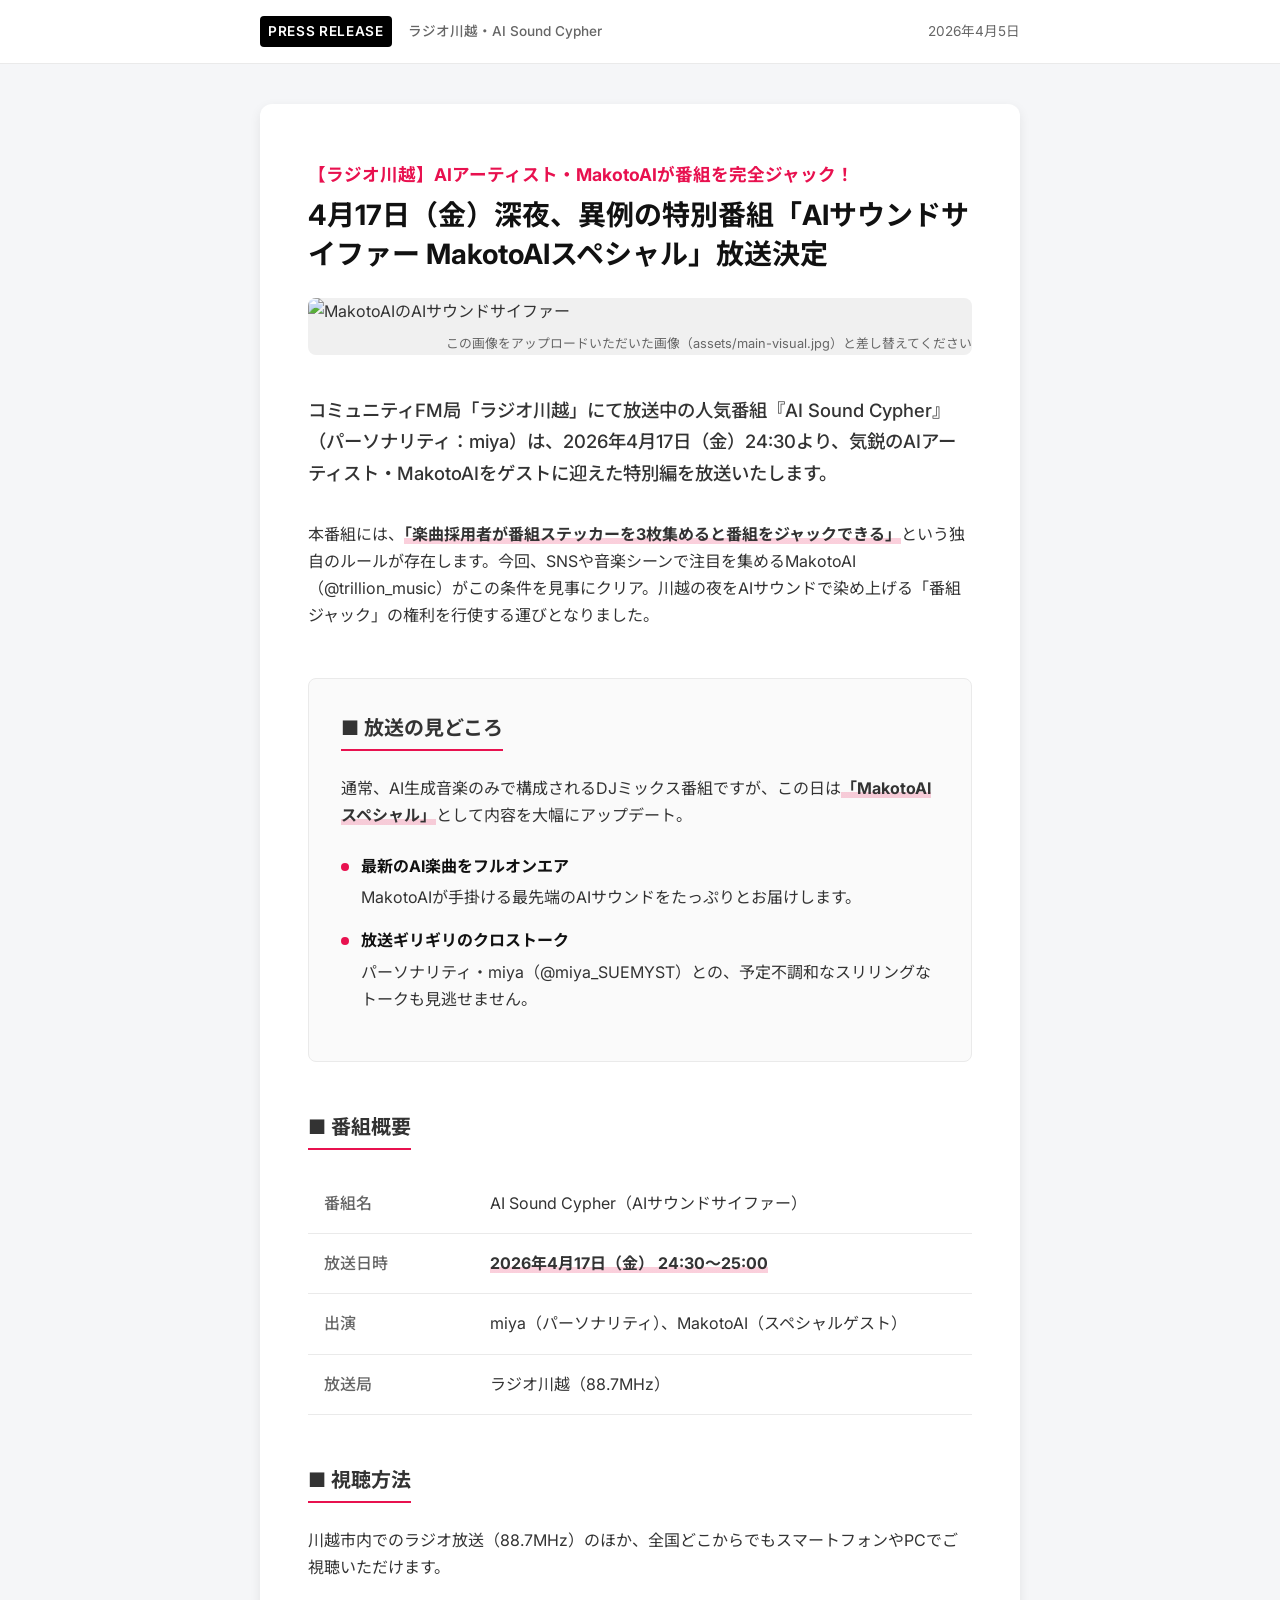
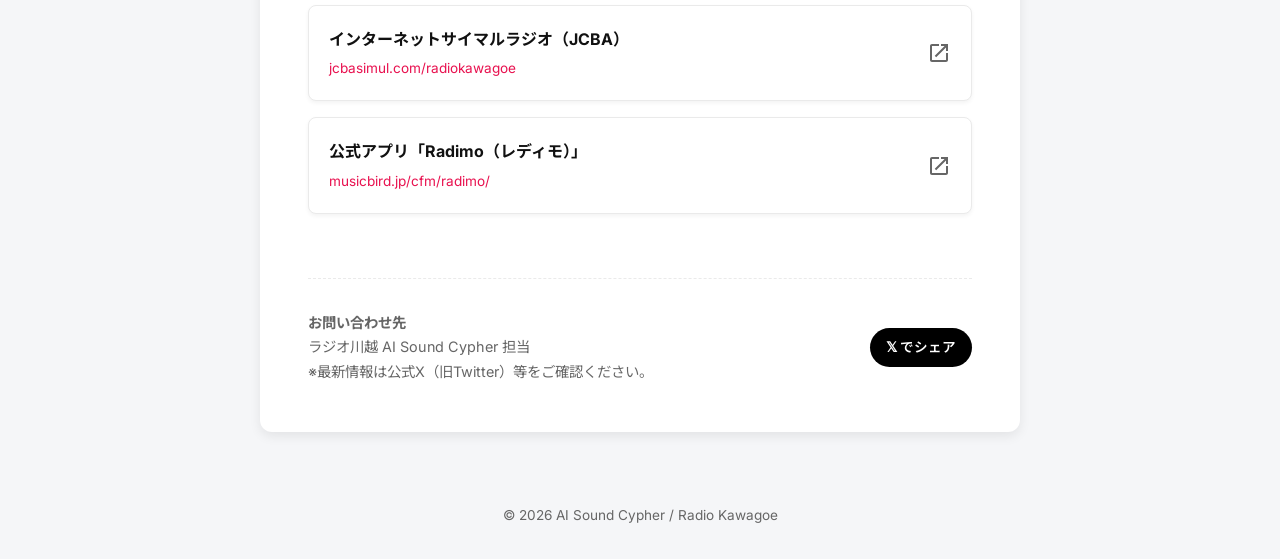
==== pr/index.html @ 43c18577 "Add files via upload" ====
<!DOCTYPE html>
<html lang="ja">
<head>
    <meta charset="UTF-8">
    <meta name="viewport" content="width=device-width, initial-scale=1.0">
    <title>【ラジオ川越】AIアーティスト・MakotoAIが番組を完全ジャック！ 「AIサウンドサイファー MakotoAIスペシャル」放送決定</title>
    <!-- Google Fonts -->
    <link rel="preconnect" href="https://fonts.googleapis.com">
    <link rel="preconnect" href="https://fonts.gstatic.com" crossorigin>
    <link href="https://fonts.googleapis.com/css2?family=Inter:wght@400;600&family=Noto+Sans+JP:wght@400;500;700&display=swap" rel="stylesheet">
    <link rel="stylesheet" href="style.css">
</head>
<body>

    <header class="pr-header">
        <div class="container">
            <div class="pr-header-inner">
                <span class="pr-label">PRESS RELEASE</span>
                <span class="pr-company">ラジオ川越・AI Sound Cypher</span>
                <span class="pr-date">2026年4月5日</span>
            </div>
        </div>
    </header>

    <main class="container">
        <article class="pr-article">
            
            <header class="article-header">
                <h1 class="article-title">
                    <span class="title-catch">【ラジオ川越】AIアーティスト・MakotoAIが番組を完全ジャック！</span>
                    <br>4月17日（金）深夜、異例の特別番組「AIサウンドサイファー MakotoAIスペシャル」放送決定
                </h1>
                
                <figure class="main-visual">
                    <!-- 画像は assets/main-visual.jpg に配置してください -->
                    <img src="./assets/main-visual.jpg" alt="MakotoAIのAIサウンドサイファー" onerror="this.onerror=null; this.src='https://via.placeholder.com/1200x630/e8114f/ffffff?text=Main+Visual+(Requires+assets/main-visual.jpg)';">
                    <figcaption>この画像をアップロードいただいた画像（assets/main-visual.jpg）と差し替えてください</figcaption>
                </figure>
            </header>

            <div class="article-body">
                <p class="lead">
                    コミュニティFM局「ラジオ川越」にて放送中の人気番組『AI Sound Cypher』（パーソナリティ：miya）は、2026年4月17日（金）24:30より、気鋭のAIアーティスト・MakotoAIをゲストに迎えた特別編を放送いたします。
                </p>

                <p>
                    本番組には、<strong>「楽曲採用者が番組ステッカーを3枚集めると番組をジャックできる」</strong>という独自のルールが存在します。今回、SNSや音楽シーンで注目を集めるMakotoAI（@trillion_music）がこの条件を見事にクリア。川越の夜をAIサウンドで染め上げる「番組ジャック」の権利を行使する運びとなりました。
                </p>

                <section class="info-section highlight">
                    <h2 class="section-title">■ 放送の見どころ</h2>
                    <p>通常、AI生成音楽のみで構成されるDJミックス番組ですが、この日は<strong>「MakotoAIスペシャル」</strong>として内容を大幅にアップデート。</p>
                    <ul class="feature-list">
                        <li>
                            <span class="feature-title">最新のAI楽曲をフルオンエア</span>
                            MakotoAIが手掛ける最先端のAIサウンドをたっぷりとお届けします。
                        </li>
                        <li>
                            <span class="feature-title">放送ギリギリのクロストーク</span>
                            パーソナリティ・miya（@miya_SUEMYST）との、予定不調和なスリリングなトークも見逃せません。
                        </li>
                    </ul>
                </section>

                <section class="info-section">
                    <h2 class="section-title">■ 番組概要</h2>
                    <table class="info-table">
                        <tbody>
                            <tr>
                                <th>番組名</th>
                                <td>AI Sound Cypher（AIサウンドサイファー）</td>
                            </tr>
                            <tr>
                                <th>放送日時</th>
                                <td><strong>2026年4月17日（金） 24:30～25:00</strong></td>
                            </tr>
                            <tr>
                                <th>出演</th>
                                <td>miya（パーソナリティ）、MakotoAI（スペシャルゲスト）</td>
                            </tr>
                            <tr>
                                <th>放送局</th>
                                <td>ラジオ川越（88.7MHz）</td>
                            </tr>
                        </tbody>
                    </table>
                </section>

                <section class="info-section">
                    <h2 class="section-title">■ 視聴方法</h2>
                    <p>川越市内でのラジオ放送（88.7MHz）のほか、全国どこからでもスマートフォンやPCでご視聴いただけます。</p>
                    <div class="link-cards">
                        <a href="https://www.jcbasimul.com/radiokawagoe" target="_blank" class="link-card">
                            <div class="link-content">
                                <span class="link-label">インターネットサイマルラジオ（JCBA）</span>
                                <span class="link-url">jcbasimul.com/radiokawagoe</span>
                            </div>
                            <svg class="icon" viewBox="0 0 24 24" width="24" height="24"><path fill="currentColor" d="M14 3v2h3.59l-9.83 9.83 1.41 1.41L19 6.41V10h2V3m-2 16H5V5h7V3H5c-1.11 0-2 .9-2 2v14c0 1.1.89 2 2 2h14c1.1 0 2-.9 2-2v-7h-2v7z"/></svg>
                        </a>
                        <a href="https://musicbird.jp/cfm/radimo/" target="_blank" class="link-card">
                            <div class="link-content">
                                <span class="link-label">公式アプリ「Radimo（レディモ）」</span>
                                <span class="link-url">musicbird.jp/cfm/radimo/</span>
                            </div>
                            <svg class="icon" viewBox="0 0 24 24" width="24" height="24"><path fill="currentColor" d="M14 3v2h3.59l-9.83 9.83 1.41 1.41L19 6.41V10h2V3m-2 16H5V5h7V3H5c-1.11 0-2 .9-2 2v14c0 1.1.89 2 2 2h14c1.1 0 2-.9 2-2v-7h-2v7z"/></svg>
                        </a>
                    </div>
                </section>

            </div>
            
            <footer class="article-footer">
                <p><strong>お問い合わせ先</strong><br>
                ラジオ川越 AI Sound Cypher 担当<br>
                ※最新情報は公式X（旧Twitter）等をご確認ください。
                </p>
                <div class="share-buttons">
                    <a href="https://x.com/intent/tweet?text=【ラジオ川越】AIアーティスト・MakotoAIが番組を完全ジャック！ 「AIサウンドサイファー MakotoAIスペシャル」放送決定&url=" target="_blank" class="btn-share btn-x">𝕏 でシェア</a>
                </div>
            </footer>
        </article>
    </main>

    <footer class="site-footer">
        <p>&copy; 2026 AI Sound Cypher / Radio Kawagoe</p>
    </footer>

</body>
</html>
---- pr/style.css ----
:root {
    --primary-color: #e8114f; /* MakotoAI Red accent */
    --primary-hover: #c40a3f;
    --text-main: #333333;
    --text-light: #666666;
    --bg-body: #f5f6f8;
    --bg-surface: #ffffff;
    --border-color: #eaeaea;
    --font-sans: 'Inter', 'Noto Sans JP', sans-serif;
    --radius-sm: 4px;
    --radius-md: 8px;
    --radius-lg: 12px;
    --shadow-sm: 0 2px 4px rgba(0,0,0,0.05);
    --shadow-md: 0 4px 12px rgba(0,0,0,0.08);
}

* {
    margin: 0;
    padding: 0;
    box-sizing: border-box;
}

body {
    font-family: var(--font-sans);
    color: var(--text-main);
    background-color: var(--bg-body);
    line-height: 1.7;
    -webkit-font-smoothing: antialiased;
}

.container {
    max-width: 800px;
    margin: 0 auto;
    padding: 0 20px;
}

/* Header */
.pr-header {
    background-color: var(--bg-surface);
    border-bottom: 1px solid var(--border-color);
    padding: 16px 0;
    position: sticky;
    top: 0;
    z-index: 100;
}

.pr-header-inner {
    display: flex;
    align-items: center;
    gap: 16px;
    font-size: 0.85rem;
}

.pr-label {
    background-color: #000;
    color: #fff;
    padding: 4px 8px;
    border-radius: var(--radius-sm);
    font-weight: 600;
    letter-spacing: 0.05em;
}

.pr-company {
    font-weight: 500;
    color: var(--text-light);
}

.pr-date {
    margin-left: auto;
    color: var(--text-light);
}

/* Main Article */
.pr-article {
    background-color: var(--bg-surface);
    margin: 40px 0;
    padding: 48px;
    border-radius: var(--radius-lg);
    box-shadow: var(--shadow-md);
}

.article-header {
    margin-bottom: 40px;
}

.article-title {
    font-size: 1.75rem;
    font-weight: 700;
    line-height: 1.4;
    margin-bottom: 24px;
    color: #111;
}

.title-catch {
    color: var(--primary-color);
    font-size: 1.1rem;
    display: inline-block;
    margin-bottom: 8px;
}

.main-visual {
    margin-top: 24px;
    border-radius: var(--radius-md);
    overflow: hidden;
    background-color: #f0f0f0;
}

.main-visual img {
    width: 100%;
    height: auto;
    display: block;
    object-fit: cover;
}

.main-visual figcaption {
    font-size: 0.8rem;
    color: var(--text-light);
    text-align: right;
    margin-top: 8px;
}

/* Article Body */
.article-body .lead {
    font-size: 1.15rem;
    font-weight: 500;
    margin-bottom: 32px;
}

.article-body p {
    margin-bottom: 24px;
}

.article-body strong {
    background: linear-gradient(transparent 70%, rgba(232, 17, 79, 0.2) 70%);
}

.info-section {
    margin-top: 48px;
}

.info-section.highlight {
    background-color: #fafafa;
    padding: 32px;
    border-radius: var(--radius-md);
    border: 1px solid var(--border-color);
}

.section-title {
    font-size: 1.25rem;
    font-weight: 700;
    margin-bottom: 24px;
    border-bottom: 2px solid var(--primary-color);
    display: inline-block;
    padding-bottom: 4px;
}

/* Feature List */
.feature-list {
    list-style: none;
}

.feature-list li {
    position: relative;
    padding-left: 20px;
    margin-bottom: 16px;
}

.feature-list li::before {
    content: '';
    position: absolute;
    left: 0;
    top: 10px;
    width: 8px;
    height: 8px;
    background-color: var(--primary-color);
    border-radius: 50%;
}

.feature-title {
    display: block;
    font-weight: 700;
    color: #111;
    margin-bottom: 4px;
}

/* Info Table */
.info-table {
    width: 100%;
    border-collapse: collapse;
}

.info-table th, .info-table td {
    padding: 16px;
    border-bottom: 1px solid var(--border-color);
    text-align: left;
    vertical-align: top;
}

.info-table th {
    width: 25%;
    font-weight: 500;
    color: var(--text-light);
    white-space: nowrap;
}

/* Link Cards */
.link-cards {
    display: flex;
    flex-direction: column;
    gap: 16px;
    margin-top: 24px;
}

.link-card {
    display: flex;
    align-items: center;
    justify-content: space-between;
    padding: 20px;
    background-color: #fff;
    border: 1px solid var(--border-color);
    border-radius: var(--radius-md);
    text-decoration: none;
    color: inherit;
    transition: all 0.2s ease;
    box-shadow: var(--shadow-sm);
}

.link-card:hover {
    border-color: var(--primary-color);
    transform: translateY(-2px);
    box-shadow: var(--shadow-md);
}

.link-content {
    display: flex;
    flex-direction: column;
}

.link-label {
    font-weight: 700;
    color: #111;
    margin-bottom: 4px;
}

.link-url {
    font-size: 0.85rem;
    color: var(--primary-color);
}

.link-card .icon {
    color: var(--text-light);
}

/* Footer */
.article-footer {
    margin-top: 64px;
    padding-top: 32px;
    border-top: 1px dashed var(--border-color);
    display: flex;
    justify-content: space-between;
    align-items: center;
    font-size: 0.9rem;
    color: var(--text-light);
}

.btn-share {
    display: inline-block;
    padding: 8px 16px;
    border-radius: 20px;
    text-decoration: none;
    font-weight: 600;
    font-size: 0.85rem;
    transition: opacity 0.2s;
}

.btn-share:hover {
    opacity: 0.8;
}

.btn-x {
    background-color: #000;
    color: #fff;
}

.site-footer {
    text-align: center;
    padding: 32px;
    color: var(--text-light);
    font-size: 0.85rem;
}

/* Responsive */
@media (max-width: 600px) {
    .pr-article {
        margin: 20px 0;
        padding: 24px;
    }
    
    .article-title {
        font-size: 1.4rem;
    }
    
    .pr-header-inner {
        flex-wrap: wrap;
    }

    .pr-date {
        margin-left: 0;
    }
    
    .info-table th, .info-table td {
        display: block;
        width: 100%;
    }
    
    .info-table th {
        padding-bottom: 4px;
        border-bottom: none;
    }
    
    .article-footer {
        flex-direction: column;
        align-items: flex-start;
        gap: 16px;
    }
}
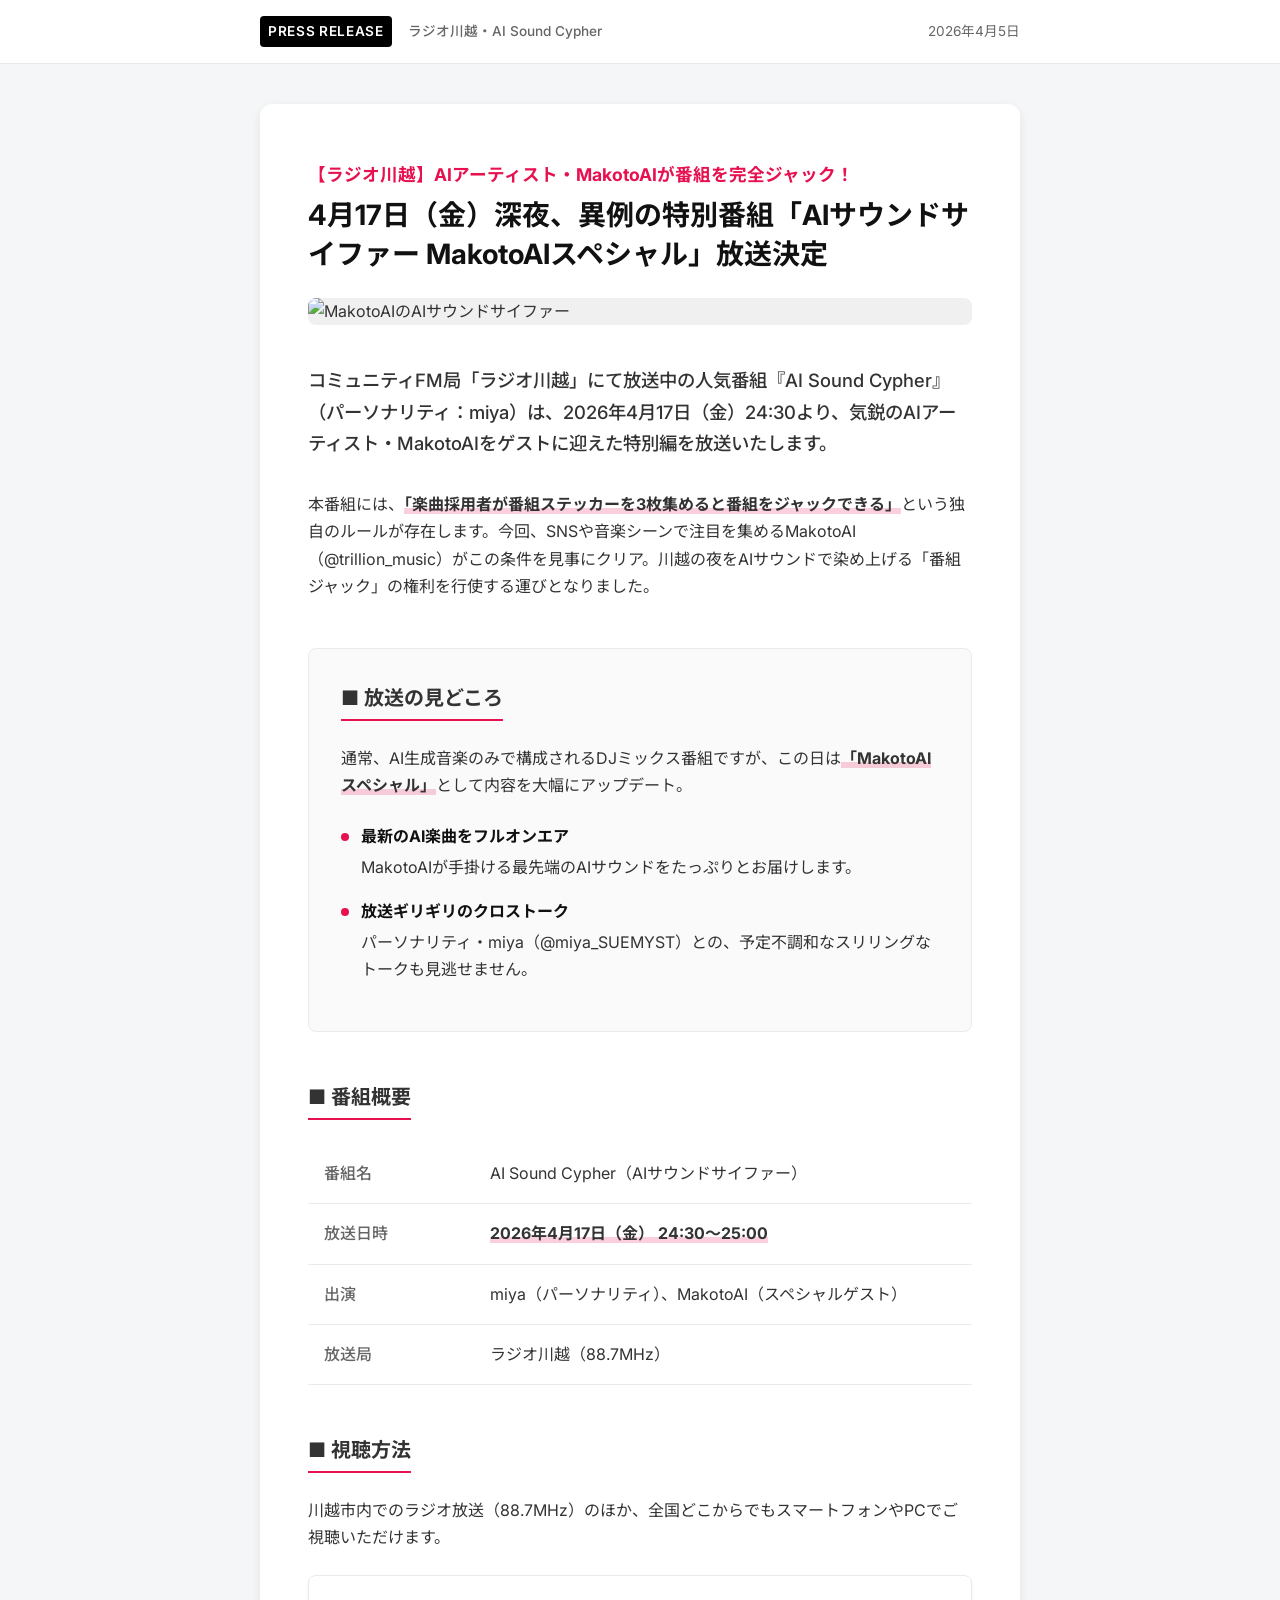
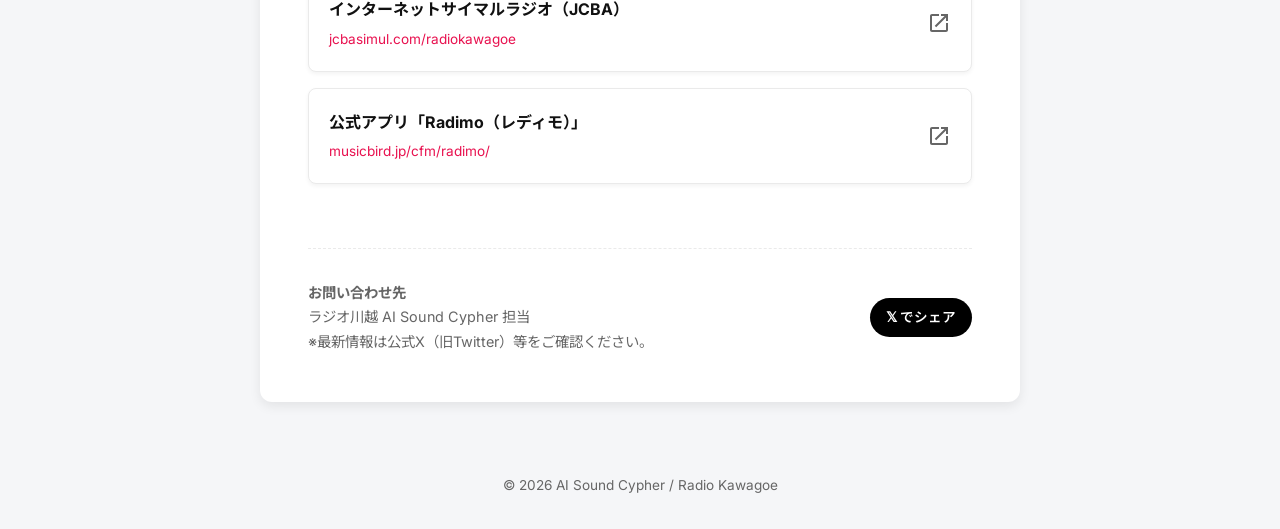
==== commit 377f6dd9: "Add files via upload" ====
--- a/pr/index.html
+++ b/pr/index.html
@@ -33,8 +33,7 @@
                 
                 <figure class="main-visual">
                     <!-- 画像は assets/main-visual.jpg に配置してください -->
-                    <img src="./assets/main-visual.jpg" alt="MakotoAIのAIサウンドサイファー" onerror="this.onerror=null; this.src='https://via.placeholder.com/1200x630/e8114f/ffffff?text=Main+Visual+(Requires+assets/main-visual.jpg)';">
-                    <figcaption>この画像をアップロードいただいた画像（assets/main-visual.jpg）と差し替えてください</figcaption>
+                    <img src="./assets/main-visual.jpg" alt="MakotoAIのAIサウンドサイファー">
                 </figure>
             </header>
 
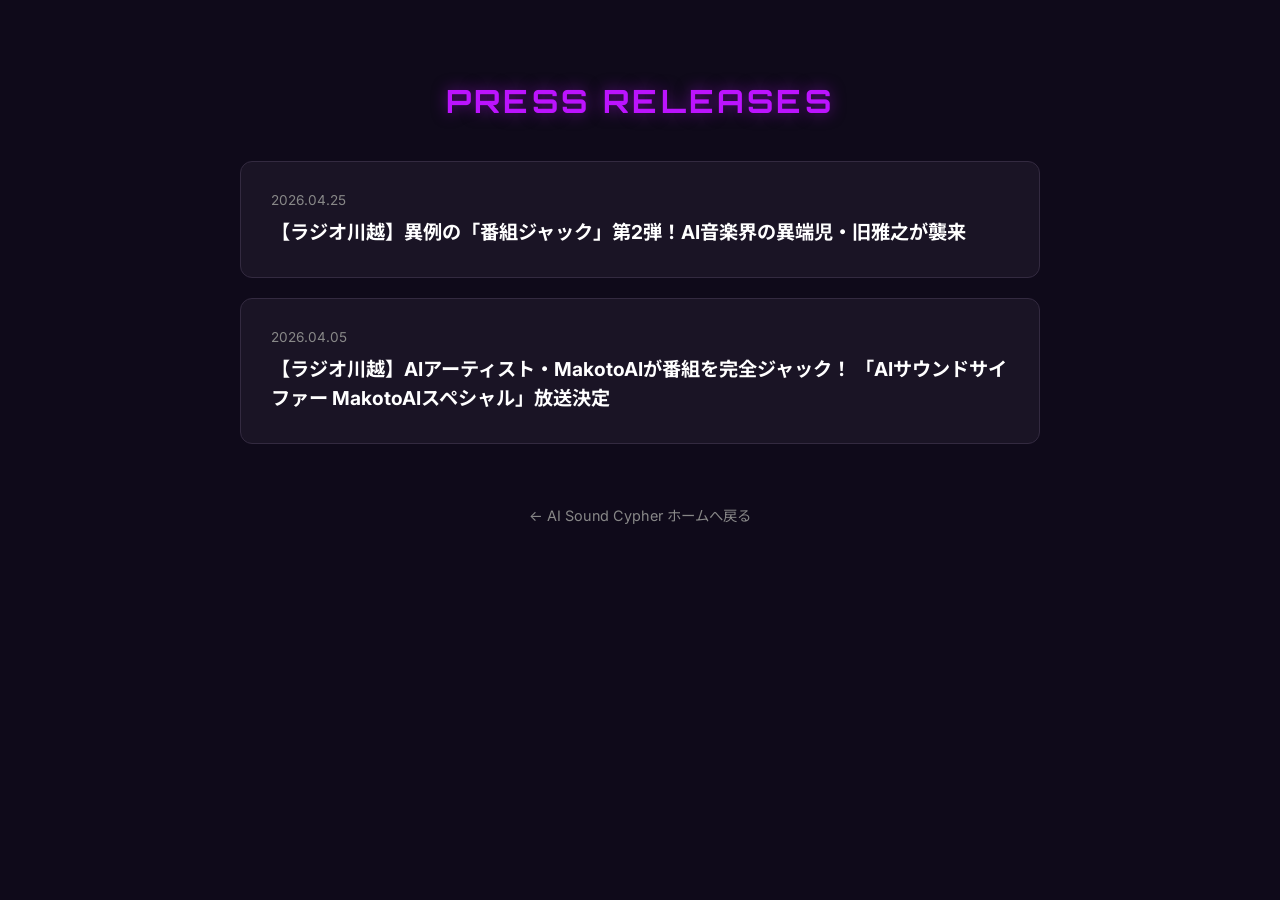
==== commit d4f79af4: "Add files via upload" ====
--- a/pr/index.html
+++ b/pr/index.html
@@ -3,126 +3,97 @@
 <head>
     <meta charset="UTF-8">
     <meta name="viewport" content="width=device-width, initial-scale=1.0">
-    <title>【ラジオ川越】AIアーティスト・MakotoAIが番組を完全ジャック！ 「AIサウンドサイファー MakotoAIスペシャル」放送決定</title>
+    <title>プレスリリース一覧 | AI Sound Cypher</title>
     <!-- Google Fonts -->
     <link rel="preconnect" href="https://fonts.googleapis.com">
     <link rel="preconnect" href="https://fonts.gstatic.com" crossorigin>
-    <link href="https://fonts.googleapis.com/css2?family=Inter:wght@400;600&family=Noto+Sans+JP:wght@400;500;700&display=swap" rel="stylesheet">
-    <link rel="stylesheet" href="style.css">
+    <link href="https://fonts.googleapis.com/css2?family=Orbitron:wght@400;700&family=Inter:wght@400;600&family=Noto+Sans+JP:wght@400;700&display=swap" rel="stylesheet">
+    <link rel="icon" type="image/png" href="../asc-logo.png">
+    <style>
+        :root {
+            --primary: #bc13fe;
+            --bg: #0f0a1a;
+            --surface: #1a1425;
+            --text: #ffffff;
+        }
+        body {
+            font-family: 'Inter', 'Noto Sans JP', sans-serif;
+            background-color: var(--bg);
+            color: var(--text);
+            margin: 0;
+            padding: 0;
+            min-height: 100vh;
+        }
+        .container {
+            max-width: 800px;
+            margin: 0 auto;
+            padding: 60px 20px;
+        }
+        h1 {
+            font-family: 'Orbitron', sans-serif;
+            text-align: center;
+            margin-bottom: 40px;
+            letter-spacing: 0.1em;
+            color: var(--primary);
+            text-shadow: 0 0 15px rgba(188, 19, 254, 0.5);
+        }
+        .pr-list {
+            display: flex;
+            flex-direction: column;
+            gap: 20px;
+        }
+        .pr-item {
+            background-color: var(--surface);
+            padding: 30px;
+            border-radius: 12px;
+            text-decoration: none;
+            color: inherit;
+            border: 1px solid #332a40;
+            transition: all 0.3s ease;
+        }
+        .pr-item:hover {
+            transform: translateY(-5px);
+            border-color: var(--primary);
+            box-shadow: 0 10px 30px rgba(188, 19, 254, 0.2);
+        }
+        .date {
+            font-size: 0.85rem;
+            color: #888;
+            margin-bottom: 10px;
+            display: block;
+        }
+        .title {
+            font-size: 1.2rem;
+            font-weight: 700;
+            line-height: 1.5;
+        }
+        .back-home {
+            display: block;
+            text-align: center;
+            margin-top: 60px;
+            color: #888;
+            text-decoration: none;
+            font-size: 0.9rem;
+        }
+        .back-home:hover {
+            color: var(--primary);
+        }
+    </style>
 </head>
 <body>
-
-    <header class="pr-header">
-        <div class="container">
-            <div class="pr-header-inner">
-                <span class="pr-label">PRESS RELEASE</span>
-                <span class="pr-company">ラジオ川越・AI Sound Cypher</span>
-                <span class="pr-date">2026年4月5日</span>
-            </div>
+    <div class="container">
+        <h1>PRESS RELEASES</h1>
+        <div class="pr-list">
+            <a href="vol2.html" class="pr-item">
+                <span class="date">2026.04.25</span>
+                <div class="title">【ラジオ川越】異例の「番組ジャック」第2弾！AI音楽界の異端児・旧雅之が襲来</div>
+            </a>
+            <a href="vol1.html" class="pr-item">
+                <span class="date">2026.04.05</span>
+                <div class="title">【ラジオ川越】AIアーティスト・MakotoAIが番組を完全ジャック！ 「AIサウンドサイファー MakotoAIスペシャル」放送決定</div>
+            </a>
         </div>
-    </header>
-
-    <main class="container">
-        <article class="pr-article">
-            
-            <header class="article-header">
-                <h1 class="article-title">
-                    <span class="title-catch">【ラジオ川越】AIアーティスト・MakotoAIが番組を完全ジャック！</span>
-                    <br>4月17日（金）深夜、異例の特別番組「AIサウンドサイファー MakotoAIスペシャル」放送決定
-                </h1>
-                
-                <figure class="main-visual">
-                    <!-- 画像は assets/main-visual.jpg に配置してください -->
-                    <img src="./assets/main-visual.jpg" alt="MakotoAIのAIサウンドサイファー">
-                </figure>
-            </header>
-
-            <div class="article-body">
-                <p class="lead">
-                    コミュニティFM局「ラジオ川越」にて放送中の人気番組『AI Sound Cypher』（パーソナリティ：miya）は、2026年4月17日（金）24:30より、気鋭のAIアーティスト・MakotoAIをゲストに迎えた特別編を放送いたします。
-                </p>
-
-                <p>
-                    本番組には、<strong>「楽曲採用者が番組ステッカーを3枚集めると番組をジャックできる」</strong>という独自のルールが存在します。今回、SNSや音楽シーンで注目を集めるMakotoAI（@trillion_music）がこの条件を見事にクリア。川越の夜をAIサウンドで染め上げる「番組ジャック」の権利を行使する運びとなりました。
-                </p>
-
-                <section class="info-section highlight">
-                    <h2 class="section-title">■ 放送の見どころ</h2>
-                    <p>通常、AI生成音楽のみで構成されるDJミックス番組ですが、この日は<strong>「MakotoAIスペシャル」</strong>として内容を大幅にアップデート。</p>
-                    <ul class="feature-list">
-                        <li>
-                            <span class="feature-title">最新のAI楽曲をフルオンエア</span>
-                            MakotoAIが手掛ける最先端のAIサウンドをたっぷりとお届けします。
-                        </li>
-                        <li>
-                            <span class="feature-title">放送ギリギリのクロストーク</span>
-                            パーソナリティ・miya（@miya_SUEMYST）との、予定不調和なスリリングなトークも見逃せません。
-                        </li>
-                    </ul>
-                </section>
-
-                <section class="info-section">
-                    <h2 class="section-title">■ 番組概要</h2>
-                    <table class="info-table">
-                        <tbody>
-                            <tr>
-                                <th>番組名</th>
-                                <td>AI Sound Cypher（AIサウンドサイファー）</td>
-                            </tr>
-                            <tr>
-                                <th>放送日時</th>
-                                <td><strong>2026年4月17日（金） 24:30～25:00</strong></td>
-                            </tr>
-                            <tr>
-                                <th>出演</th>
-                                <td>miya（パーソナリティ）、MakotoAI（スペシャルゲスト）</td>
-                            </tr>
-                            <tr>
-                                <th>放送局</th>
-                                <td>ラジオ川越（88.7MHz）</td>
-                            </tr>
-                        </tbody>
-                    </table>
-                </section>
-
-                <section class="info-section">
-                    <h2 class="section-title">■ 視聴方法</h2>
-                    <p>川越市内でのラジオ放送（88.7MHz）のほか、全国どこからでもスマートフォンやPCでご視聴いただけます。</p>
-                    <div class="link-cards">
-                        <a href="https://www.jcbasimul.com/radiokawagoe" target="_blank" class="link-card">
-                            <div class="link-content">
-                                <span class="link-label">インターネットサイマルラジオ（JCBA）</span>
-                                <span class="link-url">jcbasimul.com/radiokawagoe</span>
-                            </div>
-                            <svg class="icon" viewBox="0 0 24 24" width="24" height="24"><path fill="currentColor" d="M14 3v2h3.59l-9.83 9.83 1.41 1.41L19 6.41V10h2V3m-2 16H5V5h7V3H5c-1.11 0-2 .9-2 2v14c0 1.1.89 2 2 2h14c1.1 0 2-.9 2-2v-7h-2v7z"/></svg>
-                        </a>
-                        <a href="https://musicbird.jp/cfm/radimo/" target="_blank" class="link-card">
-                            <div class="link-content">
-                                <span class="link-label">公式アプリ「Radimo（レディモ）」</span>
-                                <span class="link-url">musicbird.jp/cfm/radimo/</span>
-                            </div>
-                            <svg class="icon" viewBox="0 0 24 24" width="24" height="24"><path fill="currentColor" d="M14 3v2h3.59l-9.83 9.83 1.41 1.41L19 6.41V10h2V3m-2 16H5V5h7V3H5c-1.11 0-2 .9-2 2v14c0 1.1.89 2 2 2h14c1.1 0 2-.9 2-2v-7h-2v7z"/></svg>
-                        </a>
-                    </div>
-                </section>
-
-            </div>
-            
-            <footer class="article-footer">
-                <p><strong>お問い合わせ先</strong><br>
-                ラジオ川越 AI Sound Cypher 担当<br>
-                ※最新情報は公式X（旧Twitter）等をご確認ください。
-                </p>
-                <div class="share-buttons">
-                    <a href="https://x.com/intent/tweet?text=【ラジオ川越】AIアーティスト・MakotoAIが番組を完全ジャック！ 「AIサウンドサイファー MakotoAIスペシャル」放送決定&url=" target="_blank" class="btn-share btn-x">𝕏 でシェア</a>
-                </div>
-            </footer>
-        </article>
-    </main>
-
-    <footer class="site-footer">
-        <p>&copy; 2026 AI Sound Cypher / Radio Kawagoe</p>
-    </footer>
-
+        <a href="../" class="back-home">← AI Sound Cypher ホームへ戻る</a>
+    </div>
 </body>
 </html>
